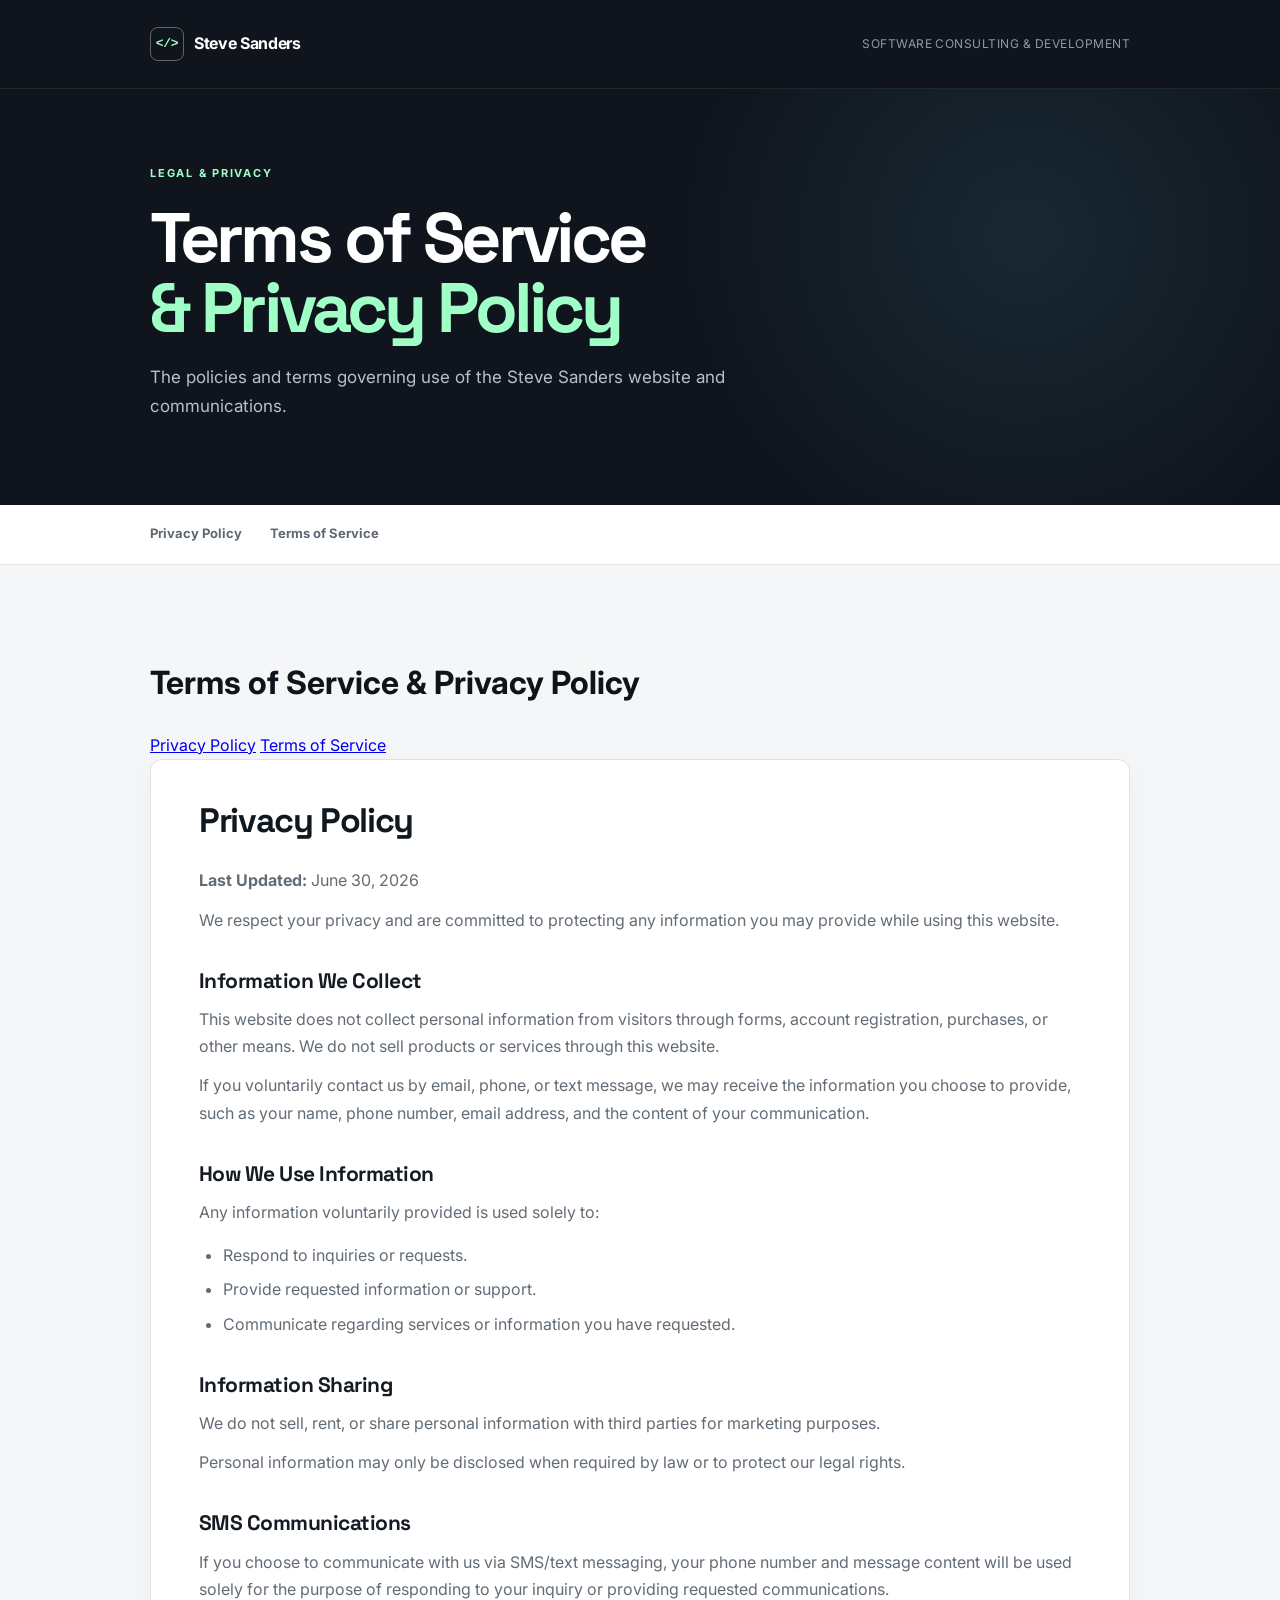
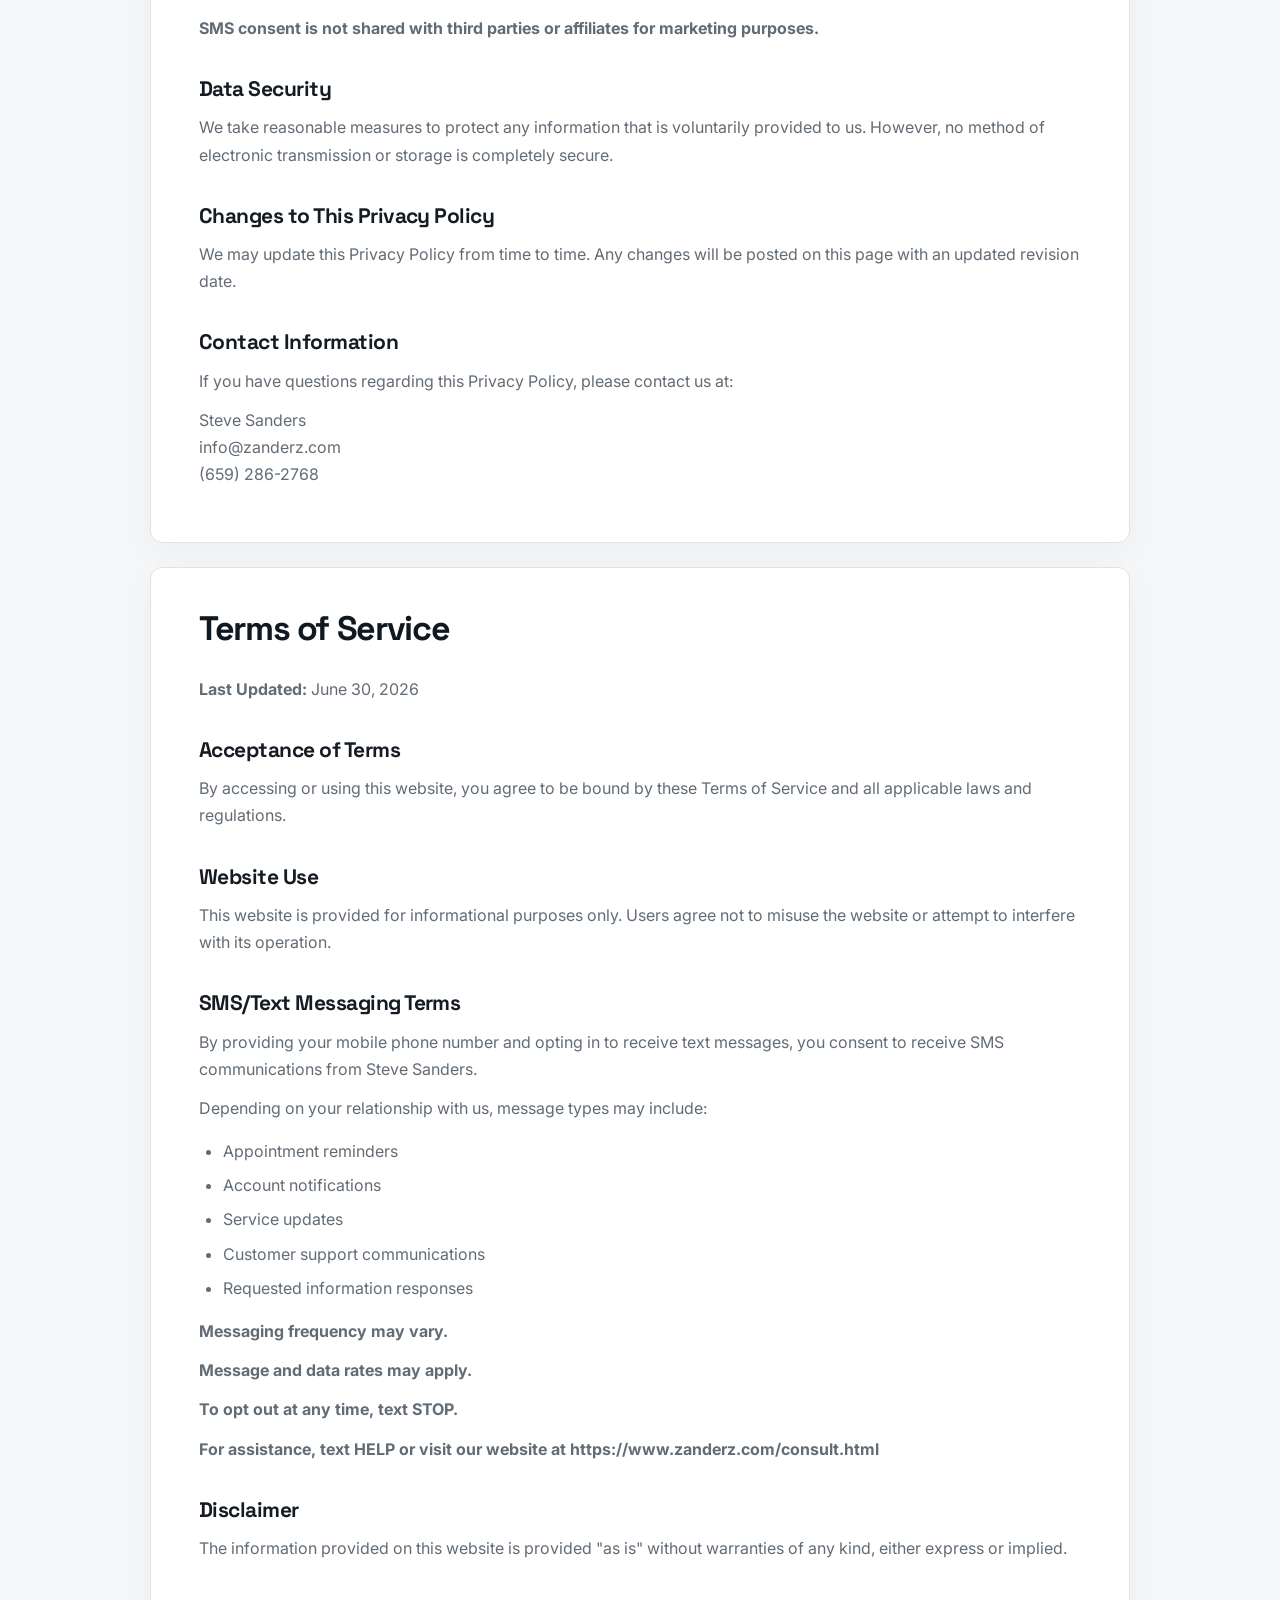
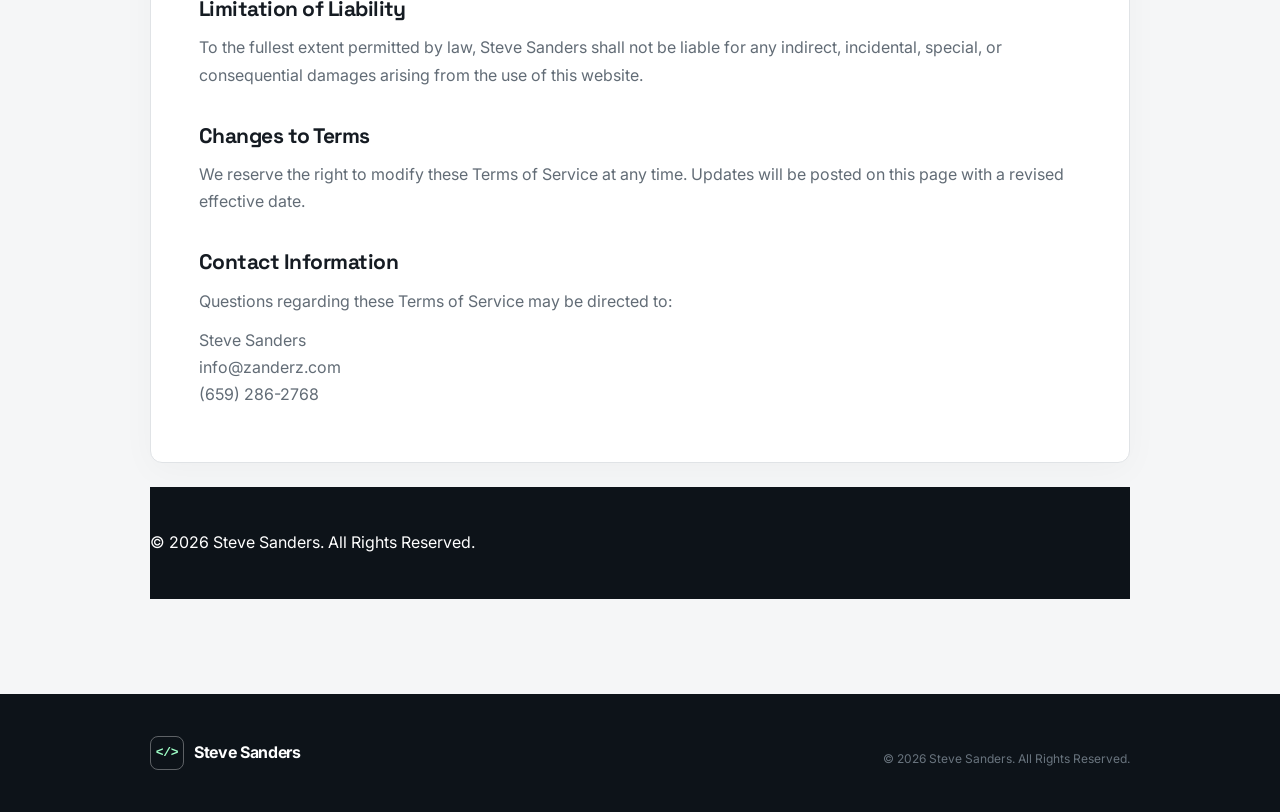
==== terms.html @ f83b35d1 "first version" ====
<!DOCTYPE html>
<html lang="en">
<head>
<meta charset="UTF-8">
<meta name="viewport" content="width=device-width, initial-scale=1.0">
<title>Terms of Service & Privacy Policy | Steve Sanders</title>
<meta name="description" content="Terms of Service and Privacy Policy for Steve Sanders.">
<link rel="preconnect" href="https://fonts.googleapis.com">
<link rel="preconnect" href="https://fonts.gstatic.com" crossorigin>
<link href="https://fonts.googleapis.com/css2?family=Inter:wght@400;500;600;700;800&family=Space+Grotesk:wght@500;600;700&display=swap" rel="stylesheet">
<style>
*{box-sizing:border-box}html{scroll-behavior:smooth}
body{margin:0;font-family:Inter,Arial,sans-serif;line-height:1.7;background:#f5f6f7;color:#10131a}
.container{width:min(980px,calc(100% - 40px));margin:auto}
.site-header{background:#10151d;color:#fff;border-bottom:1px solid #ffffff12}
.nav{min-height:88px;display:flex;align-items:center;justify-content:space-between;gap:30px}
.brand{display:flex;align-items:center;gap:10px;color:#fff;text-decoration:none;font-weight:700;letter-spacing:-.02em}
.brand-mark{display:grid;place-items:center;width:34px;height:34px;border:1px solid #ffffff55;border-radius:8px;font-family:monospace;font-size:13px;color:#9fffc7}
.nav-note{font-size:12px;color:#8f9aa5;letter-spacing:.04em}
.hero{background:#10151d;color:#fff;padding:75px 0 85px;position:relative;overflow:hidden}
.hero:before{content:"";position:absolute;inset:0;background:radial-gradient(circle at 80% 35%,#294f5d55,transparent 32%)}
.hero-inner{position:relative}
.eyebrow,.section-kicker{font-size:11px;font-weight:700;letter-spacing:.16em}
.eyebrow{color:#9fffc7;margin-bottom:20px}
.hero h1{font-family:"Space Grotesk";font-size:clamp(42px,7vw,70px);line-height:1;letter-spacing:-.055em;margin:0 0 20px}
.hero h1 em{font-style:normal;color:#9fffc7}
.hero p{max-width:650px;color:#b8c0c9;margin:0;font-size:17px}
.policy-nav{background:#fff;border-bottom:1px solid #e1e4e7;position:sticky;top:0;z-index:5}
.policy-nav .container{display:flex;gap:28px;overflow:auto}
.policy-nav a{padding:17px 0;color:#5f6872;text-decoration:none;font-size:13px;font-weight:700;white-space:nowrap;border-bottom:2px solid transparent}
.policy-nav a:hover{color:#126744;border-bottom-color:#9fffc7}
.content{padding:70px 0 95px}
.content section{background:#fff;border:1px solid #e0e3e6;border-radius:12px;padding:42px 48px;margin-bottom:24px;box-shadow:0 8px 35px #10182008}
.content h2{font-family:"Space Grotesk";font-size:34px;line-height:1.1;letter-spacing:-.04em;margin:0 0 28px;color:#101820}
.content h3{font-family:"Space Grotesk";font-size:21px;line-height:1.25;letter-spacing:-.025em;margin:34px 0 10px;color:#151b22}
.content p{color:#626c76;margin:12px 0}
.content ul{color:#626c76;padding-left:24px}
.content li{margin:7px 0}
.content .updated{font-size:12px!important;text-transform:uppercase;letter-spacing:.1em;color:#14744d!important;font-weight:700}
footer{background:#0d1319;color:#fff;padding:42px 0}
.footer-grid{display:flex;justify-content:space-between;gap:30px;align-items:end}
footer p{margin:0;color:#69747e;font-size:12px}
@media(max-width:650px){
.container{width:min(100% - 28px,980px)}.nav{min-height:72px}.nav-note{display:none}
.hero{padding:60px 0 65px}.content{padding:45px 0 65px}
.content section{padding:30px 24px}.content h2{font-size:29px}
.footer-grid{display:block}footer p{margin-top:14px}
}
</style>
</head>
<body>
<header class="site-header">
  <div class="container nav">
    <a class="brand" href="index.html"><span class="brand-mark">&lt;/&gt;</span><span>Steve Sanders</span></a>
    <div class="nav-note">SOFTWARE CONSULTING &amp; DEVELOPMENT</div>
  </div>
</header>
<section class="hero">
  <div class="container hero-inner">
    <div class="eyebrow">LEGAL &amp; PRIVACY</div>
    <h1>Terms of Service<br><em>&amp; Privacy Policy</em></h1>
    <p>The policies and terms governing use of the Steve Sanders website and communications.</p>
  </div>
</section>
<nav class="policy-nav">
  <div class="container">
    <a href="#privacy-policy">Privacy Policy</a>
    <a href="#terms-of-service">Terms of Service</a>
  </div>
</nav>
<main class="content"><div class="container"><h1>Terms of Service & Privacy Policy</h1>

    <nav>
        <a href="#privacy-policy">Privacy Policy</a>
        <a href="#terms-of-service">Terms of Service</a>
    </nav>

    <section id="privacy-policy">
        <h2>Privacy Policy</h2>

        <p><strong>Last Updated:</strong> June 30, 2026</p>

        <p>
            We respect your privacy and are committed to protecting any information
            you may provide while using this website.
        </p>

        <h3>Information We Collect</h3>
        <p>
            This website does not collect personal information from visitors through
            forms, account registration, purchases, or other means. We do not sell
            products or services through this website.
        </p>

        <p>
            If you voluntarily contact us by email, phone, or text message, we may
            receive the information you choose to provide, such as your name, phone
            number, email address, and the content of your communication.
        </p>

        <h3>How We Use Information</h3>
        <p>
            Any information voluntarily provided is used solely to:
        </p>
        <ul>
            <li>Respond to inquiries or requests.</li>
            <li>Provide requested information or support.</li>
            <li>Communicate regarding services or information you have requested.</li>
        </ul>

        <h3>Information Sharing</h3>
        <p>
            We do not sell, rent, or share personal information with third parties
            for marketing purposes.
        </p>

        <p>
            Personal information may only be disclosed when required by law or to
            protect our legal rights.
        </p>

        <h3>SMS Communications</h3>
        <p>
            If you choose to communicate with us via SMS/text messaging, your phone
            number and message content will be used solely for the purpose of
            responding to your inquiry or providing requested communications.
        </p>

        <p>
            <strong>SMS consent is not shared with third parties or affiliates for
            marketing purposes.</strong>
        </p>

        <h3>Data Security</h3>
        <p>
            We take reasonable measures to protect any information that is
            voluntarily provided to us. However, no method of electronic
            transmission or storage is completely secure.
        </p>

        <h3>Changes to This Privacy Policy</h3>
        <p>
            We may update this Privacy Policy from time to time. Any changes will be
            posted on this page with an updated revision date.
        </p>

        <h3>Contact Information</h3>
        <p>
            If you have questions regarding this Privacy Policy, please contact us
            at:
        </p>
        <p>
            Steve Sanders<br>
            info@zanderz.com<br>
            (659) 286-2768
        </p>
    </section>

    <section id="terms-of-service">
        <h2>Terms of Service</h2>

        <p><strong>Last Updated:</strong> June 30, 2026</p>

        <h3>Acceptance of Terms</h3>
        <p>
            By accessing or using this website, you agree to be bound by these
            Terms of Service and all applicable laws and regulations.
        </p>

        <h3>Website Use</h3>
        <p>
            This website is provided for informational purposes only. Users agree
            not to misuse the website or attempt to interfere with its operation.
        </p>

        <h3>SMS/Text Messaging Terms</h3>

        <p>
            By providing your mobile phone number and opting in to receive text
            messages, you consent to receive SMS communications from
            Steve Sanders.
        </p>

        <p>
            Depending on your relationship with us, message types may include:
        </p>

        <ul>
            <li>Appointment reminders</li>
            <li>Account notifications</li>
            <li>Service updates</li>
            <li>Customer support communications</li>
            <li>Requested information responses</li>
        </ul>

        <p>
            <strong>Messaging frequency may vary.</strong>
        </p>

        <p>
            <strong>Message and data rates may apply.</strong>
        </p>

        <p>
            <strong>To opt out at any time, text STOP.</strong>
        </p>

        <p>
            <strong>For assistance, text HELP or visit our website at
            https://www.zanderz.com/consult.html</strong>
        </p>

        <h3>Disclaimer</h3>
        <p>
            The information provided on this website is provided "as is" without
            warranties of any kind, either express or implied.
        </p>

        <h3>Limitation of Liability</h3>
        <p>
            To the fullest extent permitted by law, Steve Sanders shall not be
            liable for any indirect, incidental, special, or consequential damages
            arising from the use of this website.
        </p>

        <h3>Changes to Terms</h3>
        <p>
            We reserve the right to modify these Terms of Service at any time.
            Updates will be posted on this page with a revised effective date.
        </p>

        <h3>Contact Information</h3>
        <p>
            Questions regarding these Terms of Service may be directed to:
        </p>
        <p>
            Steve Sanders<br>
            info@zanderz.com<br>
            (659) 286-2768
        </p>
    </section>

    <footer>
        &copy; 2026 Steve Sanders. All Rights Reserved.
    </footer></div></main>
<footer><div class="container footer-grid">
  <div class="brand"><span class="brand-mark">&lt;/&gt;</span><span>Steve Sanders</span></div>
  <p>&copy; 2026 Steve Sanders. All Rights Reserved.</p>
</div></footer>
</body>
</html>
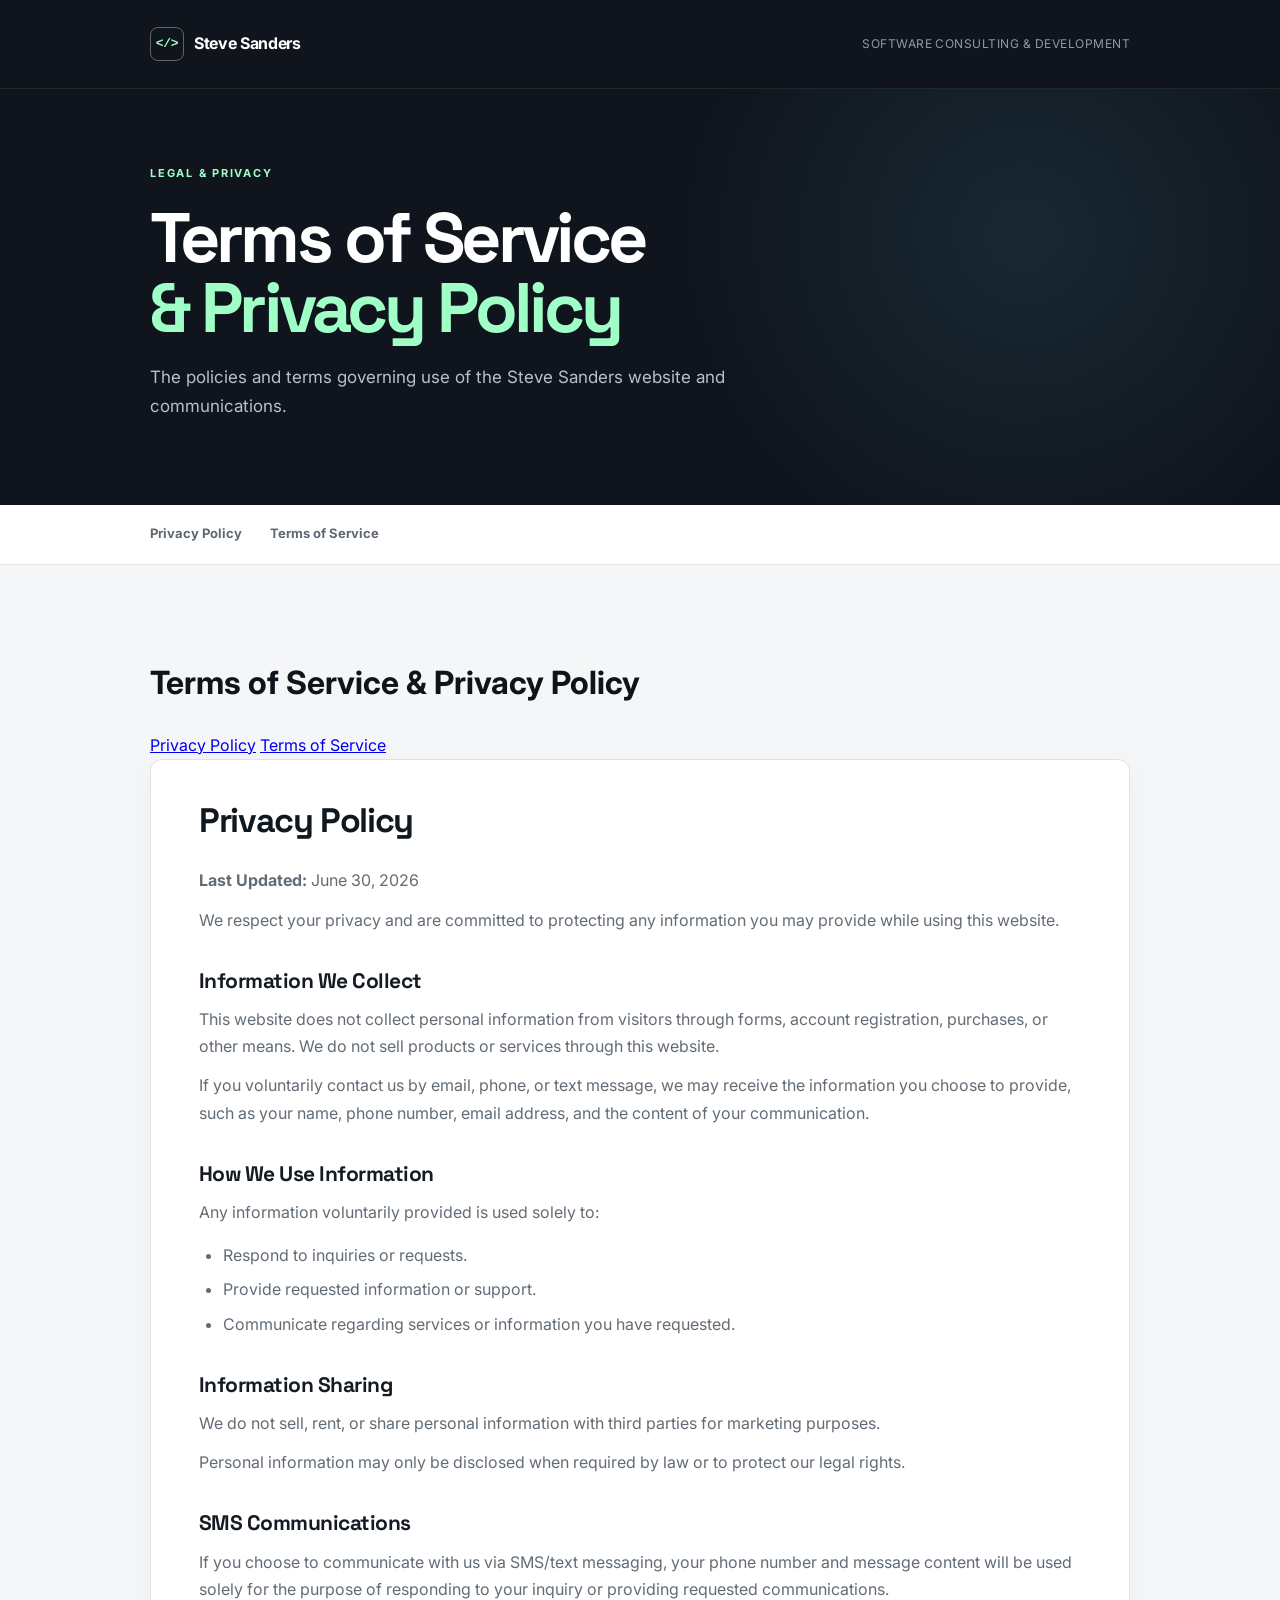
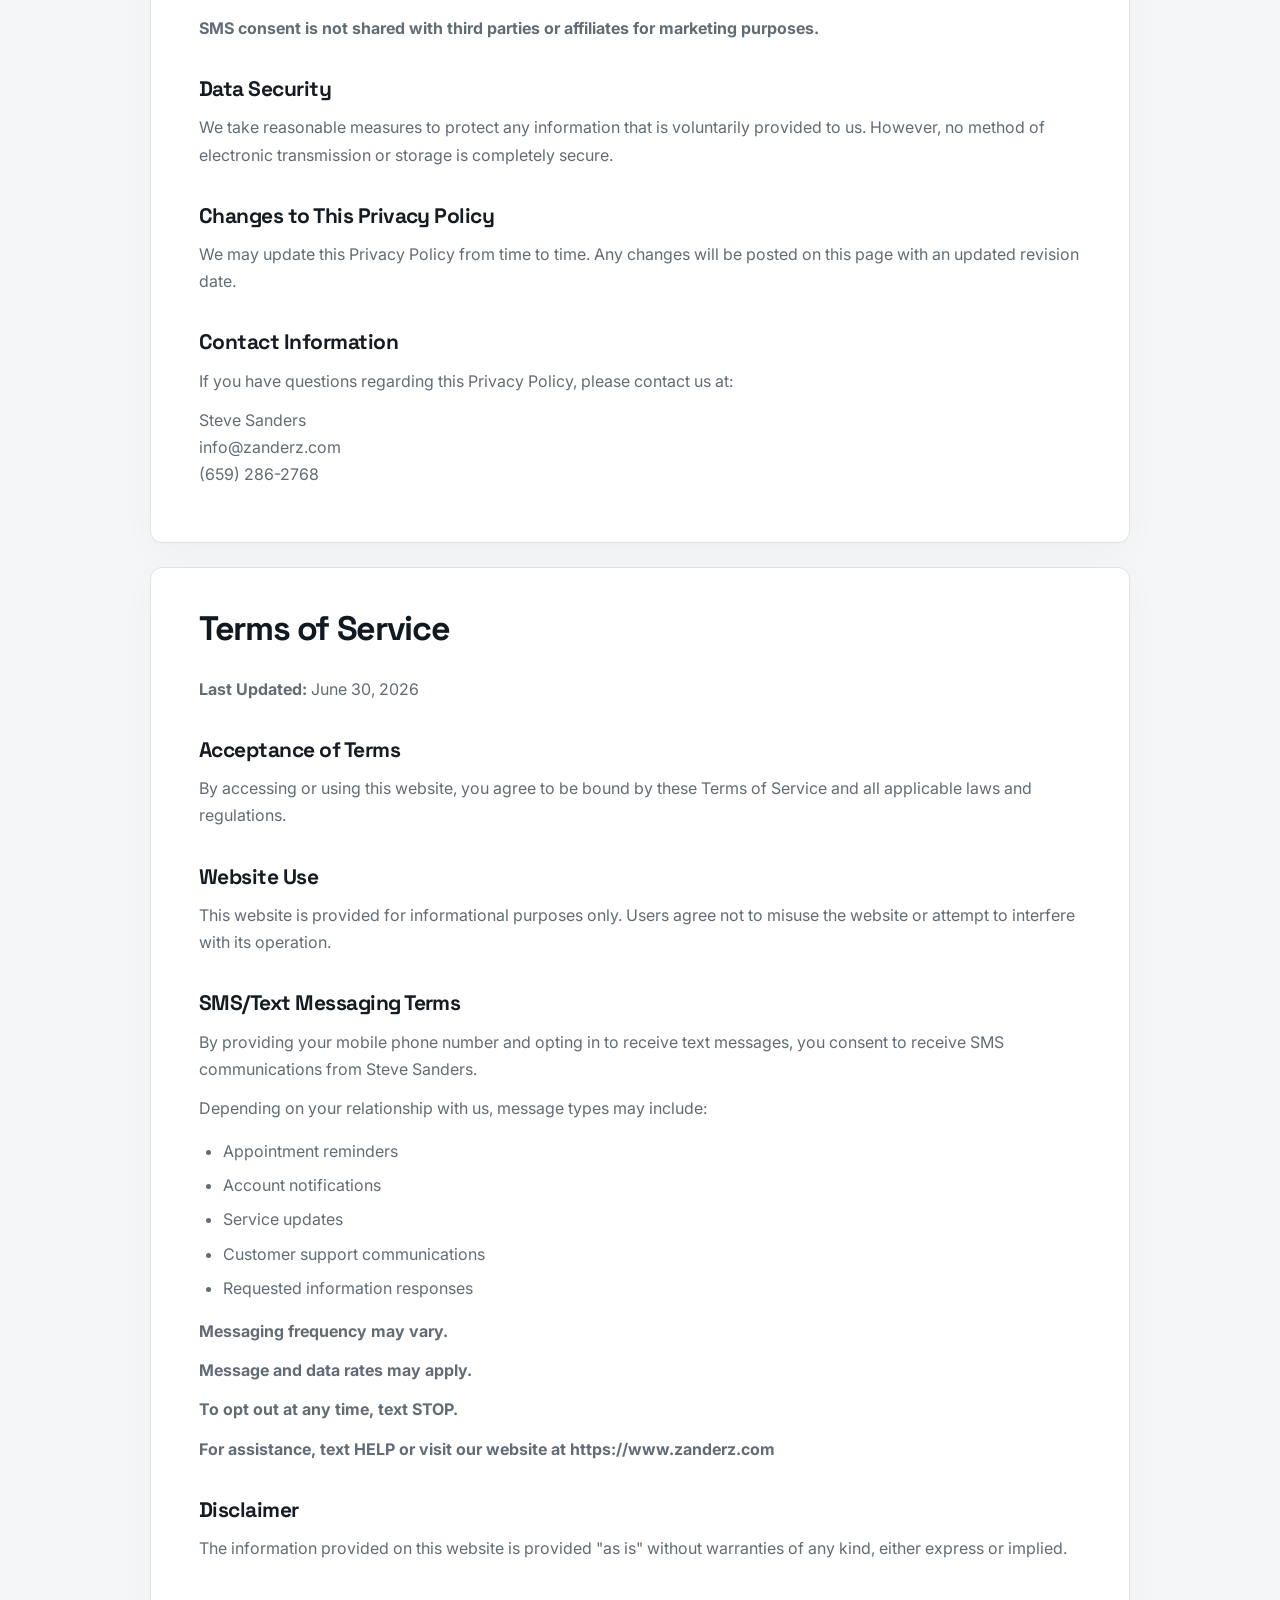
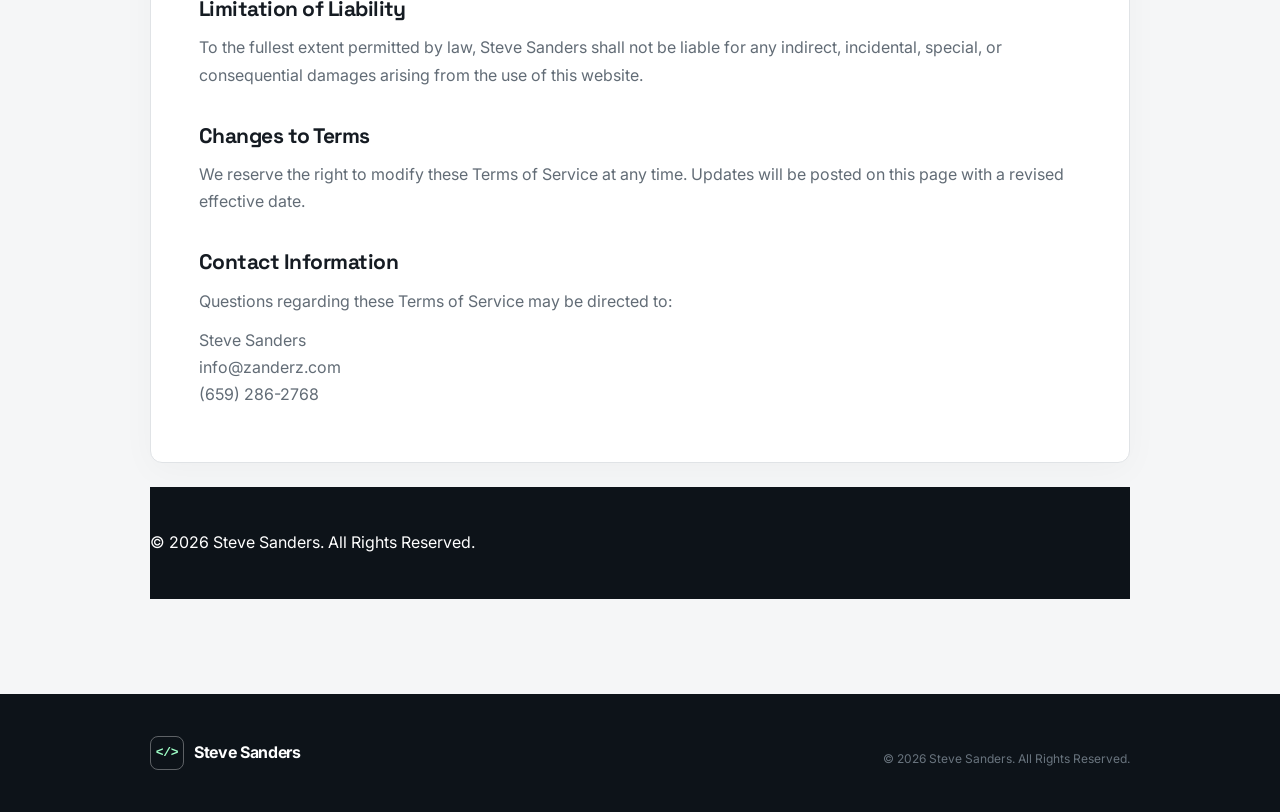
==== commit bae950d4: "change from consult" ====
--- a/terms.html
+++ b/terms.html
@@ -207,7 +207,7 @@
 
         <p>
             <strong>For assistance, text HELP or visit our website at
-            https://www.zanderz.com/consult.html</strong>
+            https://www.zanderz.com</strong>
         </p>
 
         <h3>Disclaimer</h3>
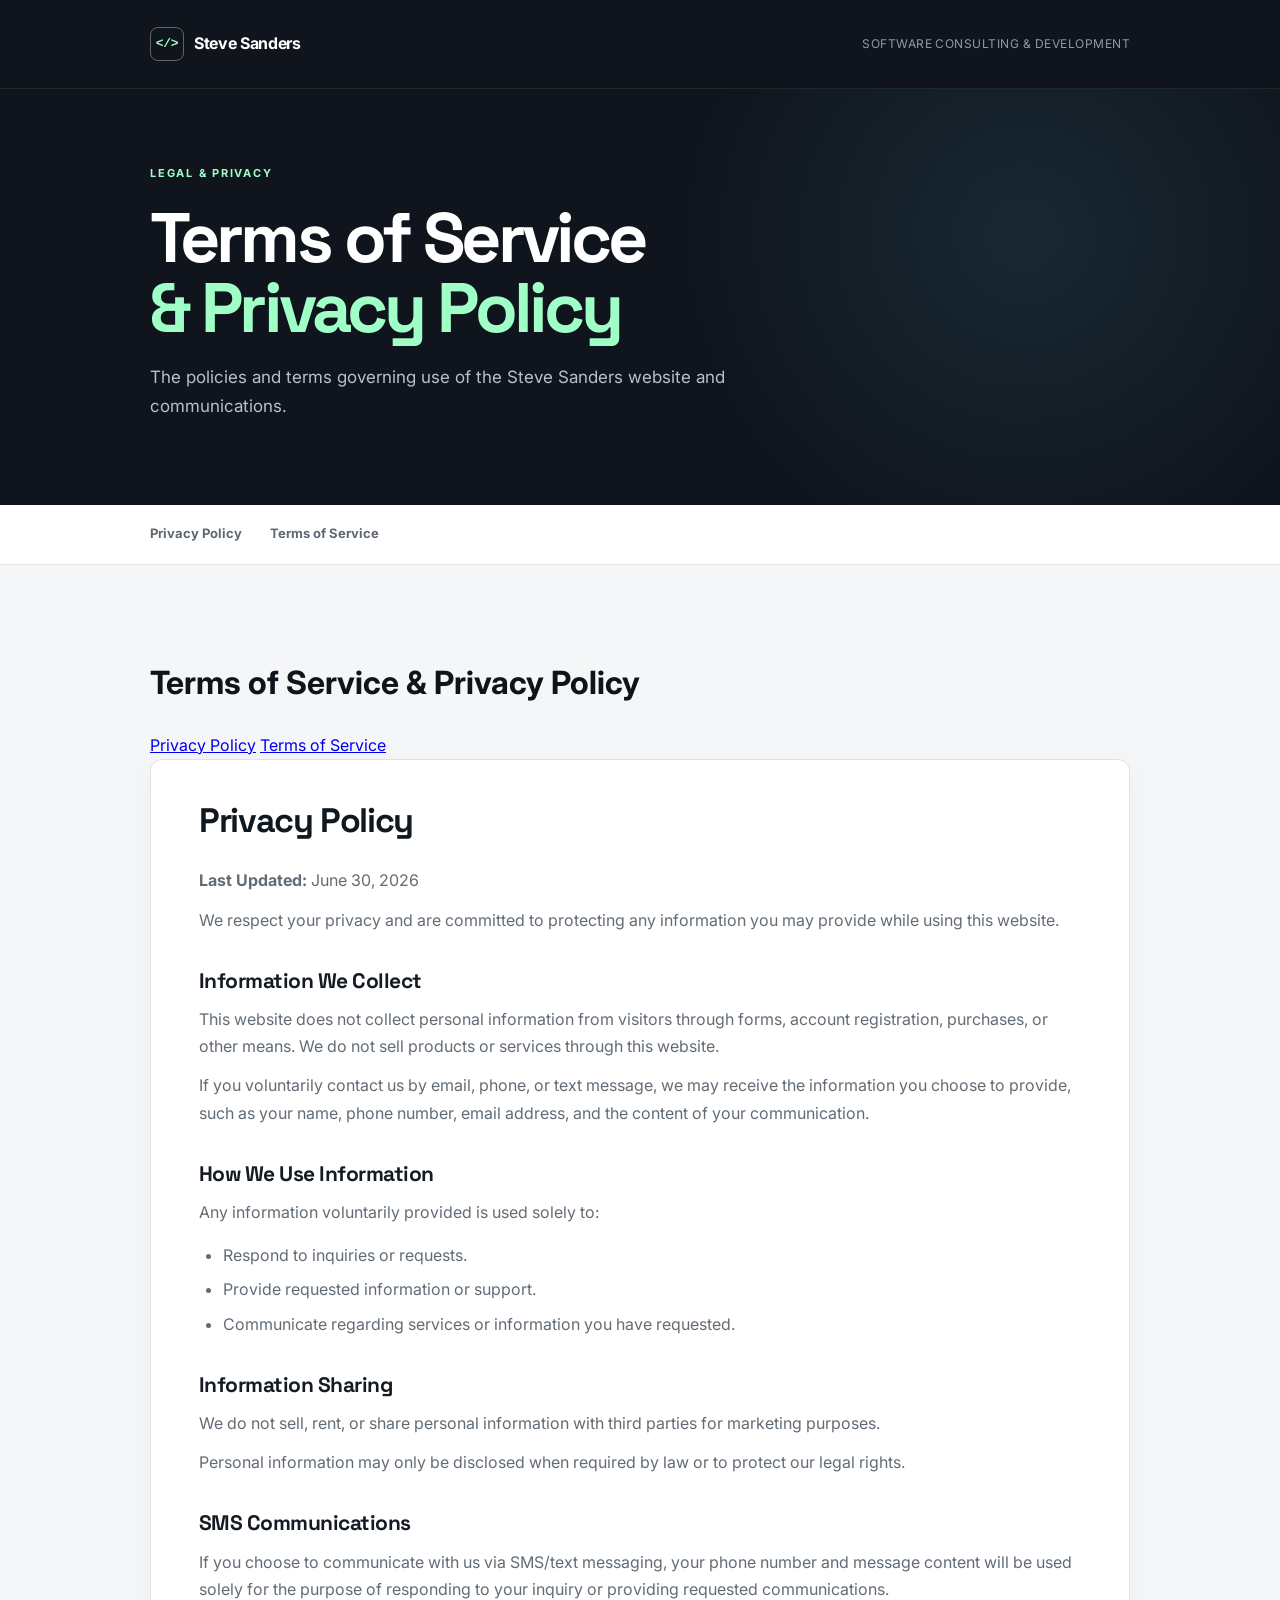
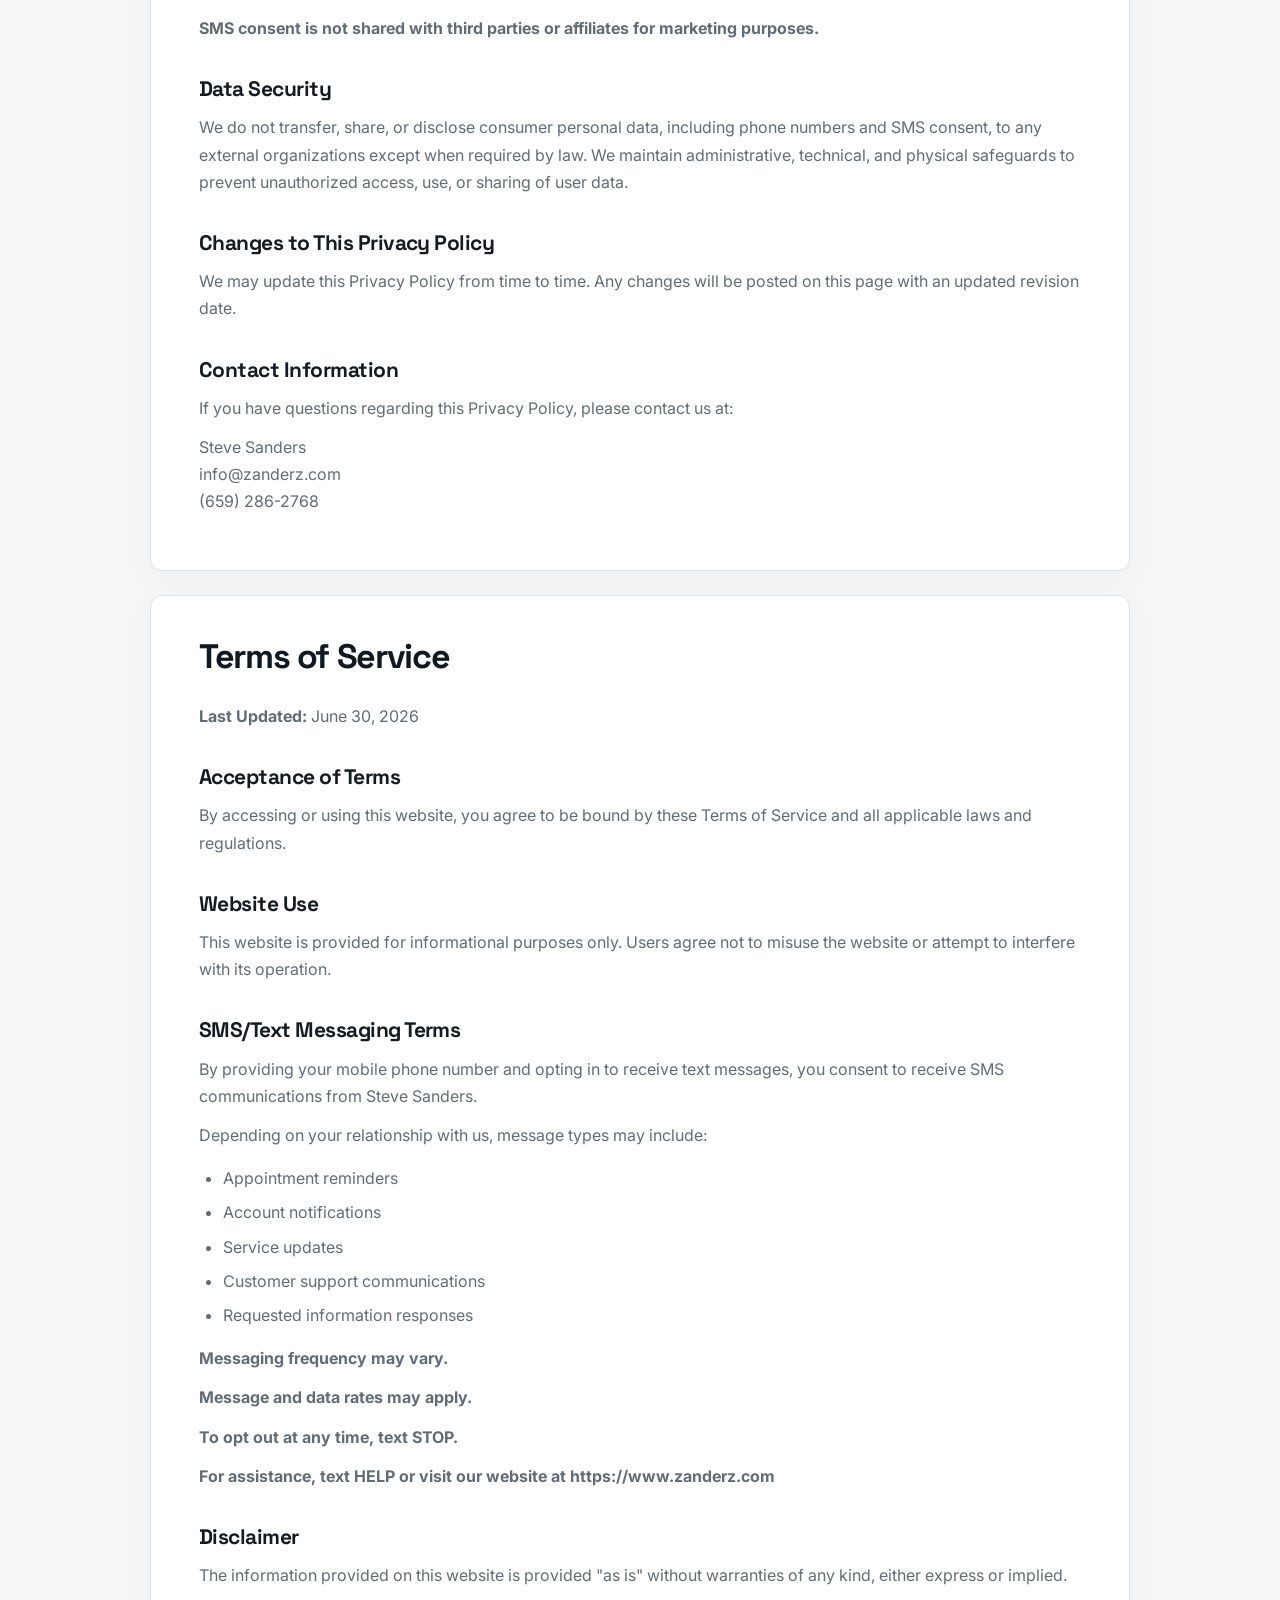
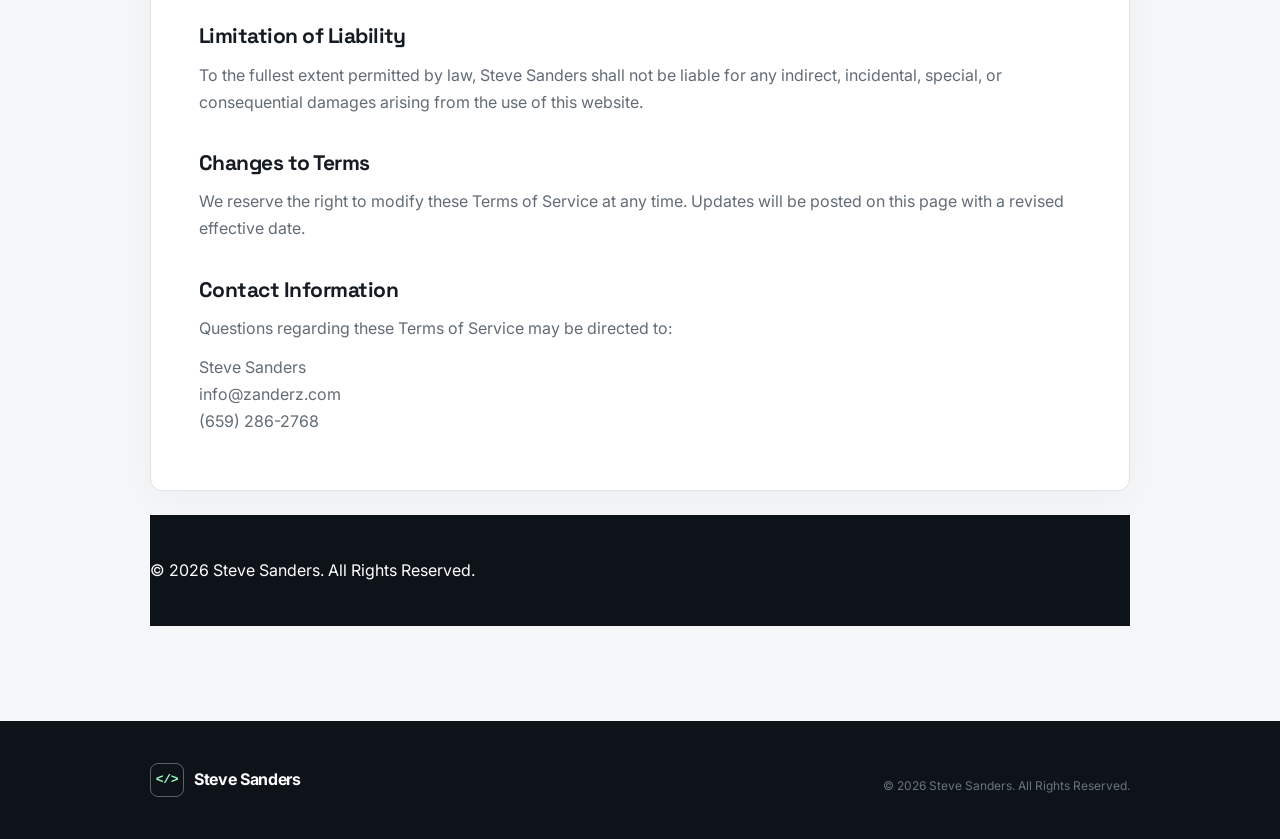
==== commit 34ea2017: "grasshopper attempt" ====
--- a/terms.html
+++ b/terms.html
@@ -133,9 +133,7 @@
 
         <h3>Data Security</h3>
         <p>
-            We take reasonable measures to protect any information that is
-            voluntarily provided to us. However, no method of electronic
-            transmission or storage is completely secure.
+We do not transfer, share, or disclose consumer personal data, including phone numbers and SMS consent, to any external organizations except when required by law. We maintain administrative, technical, and physical safeguards to prevent unauthorized access, use, or sharing of user data.
         </p>
 
         <h3>Changes to This Privacy Policy</h3>
